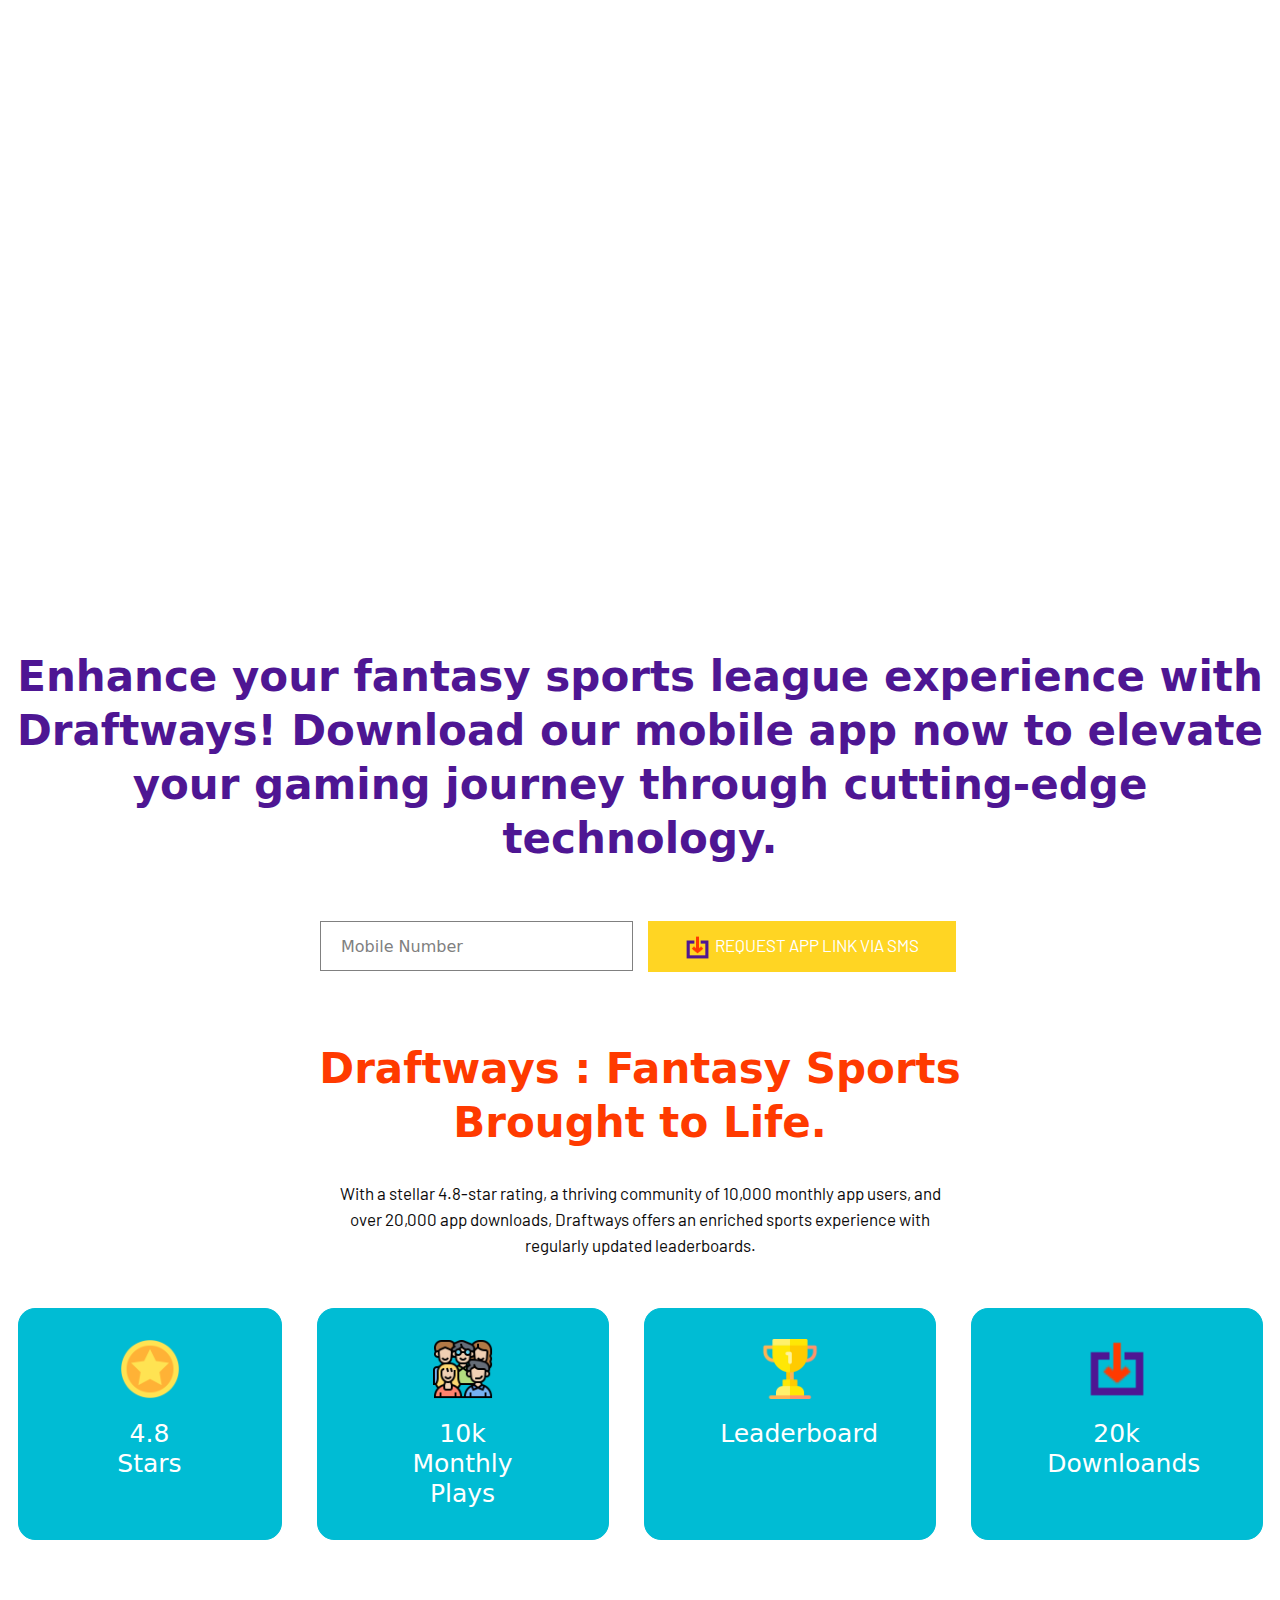
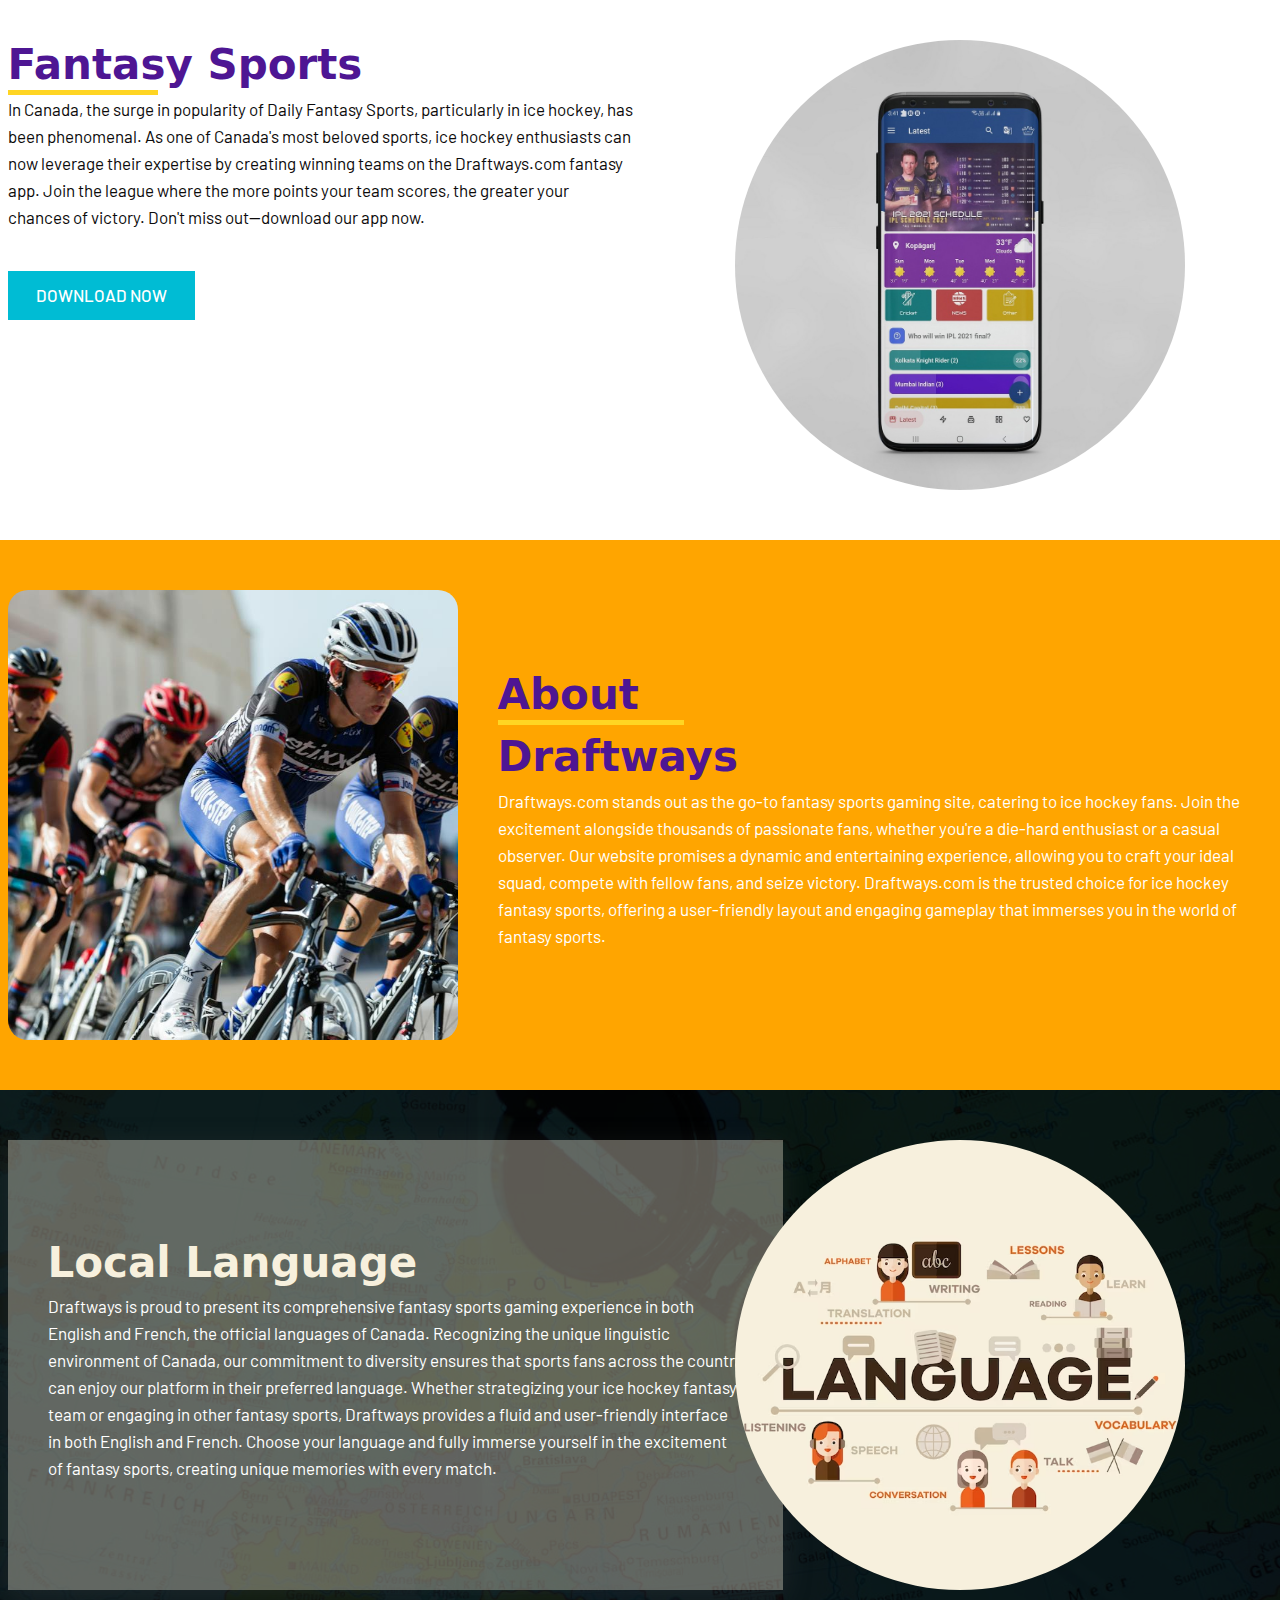
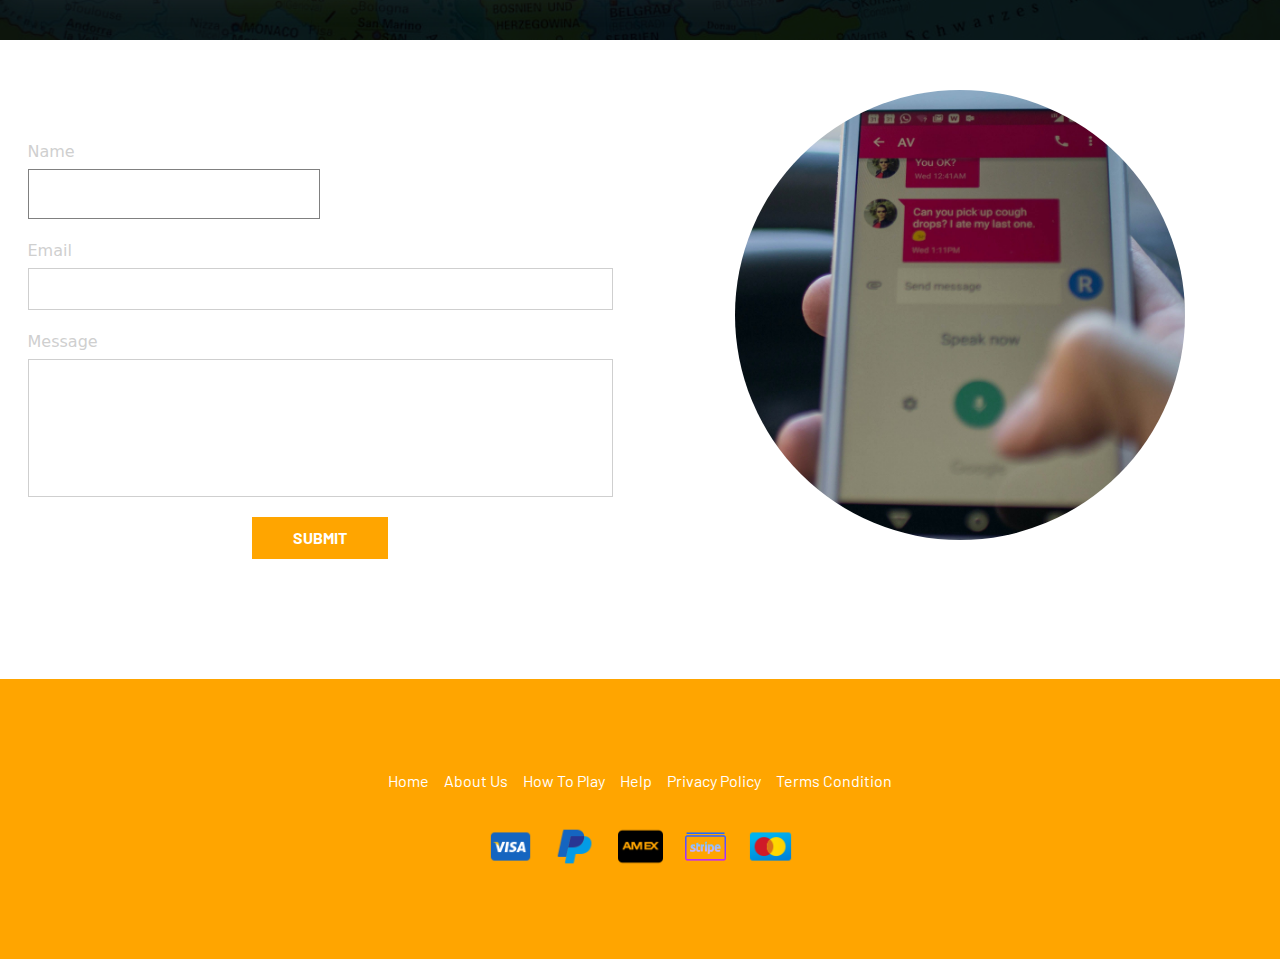
==== index.html @ be922ba4 "update" ====
<!doctype html>
<html lang="en">

<head>
  <meta charset="utf-8">
  <meta name="viewport" content="width=device-width, initial-scale=1">
  <link rel="stylesheet" href="https://cdnjs.cloudflare.com/ajax/libs/font-awesome/6.4.0/css/all.min.css"
    integrity="sha512-iecdLmaskl7CVkqkXNQ/ZH/XLlvWZOJyj7Yy7tcenmpD1ypASozpmT/E0iPtmFIB46ZmdtAc9eNBvH0H/ZpiBw=="
    crossorigin="anonymous" referrerpolicy="no-referrer" />
  <link href="https://fonts.googleapis.com/css2?family=Barlow:wght@400;500&display=swap" rel="stylesheet">
  <link rel="stylesheet" href="css/bootstrap.css">
  <link rel="stylesheet" href="css/style.css">
  <link rel="stylesheet" href="css/responsive.css">
  <link rel="icon" href="images/favicon.png" type="image/x-icon">
  <title>Home</title>
</head>

<body>
  <!-- site-banner start -->
  <div class="homebanner-section">
  </div>
  <!-- site banner end -->

  <!-- site-text start -->
  <div class="text-section">
    <div class="container">
      <div class="row">
        <div class="col-lg-12">
          <div class="text-main">
            <h1>Enhance your fantasy sports league experience with Draftways! Download our mobile app now to elevate
              your gaming journey through cutting-edge technology.
            </h1>
          </div>
        </div>
        <div class="col-12">
          <div class="telephonic-info">
            <div class="row">
              <div class="col-md-6 col-sm-12">
                <div class="form-group space">
                  <input type="text" id="name" class="input-control" placeholder="Mobile Number">
                </div>
              </div>
              <div class="col-md-6 col-sm-12">
                <div class="form-group new ">
                  <a href="#" class="btnsubmit"><img src="images/downloadicon.png" class="img-fluid submiticon">Request
                    App link Via Sms</a>
                  <!-- <p class="icon"><span><img src="images/downloadicon.png" class="img-fluid"
                        alt="handicon"></span><input type="email" id="email" class="input-control new "
                      placeholder="Request App link Via Sms"></p> -->
                </div>
              </div>
            </div>
          </div>
        </div>
      </div>
    </div>
  </div>
  <!-- site text end -->

  <!-- site tiles start -->
  <div class="tiles">
    <div class="container">
      <div class="tiles-title">
        <h2>Draftways : Fantasy Sports <br /> Brought to Life.</h2>
        <p>With a stellar 4.8-star rating, a thriving community of 10,000 monthly app users, and over 20,000 app
          downloads, Draftways offers an enriched sports experience with regularly updated leaderboards.</p>
      </div>
      <div class="row">
        <div class="leaderboard-main">
          <div class="leaderboard-rating">
            <img src="images/leader-star.png" class="img-fluid" alt="leader-star">
            <h4>4.8 Stars</h4>
          </div>
          <div class="leaderboard-rating">
            <img src="images/leaderboard-plays.png" class="img-fluid" alt="leaderboard-plays">
            <h4>10k Monthly Plays</h4>
          </div>
          <div class="leaderboard-rating">
            <img src="images/leaderboard-cup.png" class="img-fluid" alt="leaderboard-cup">
            <h4>Leaderboard</h4>
          </div>
          <div class="leaderboard-rating">
            <img src="images/downloadicon.png" class="img-fluid" alt="downloadicon">
            <h4>20k Downloands</h4>
          </div>
        </div>
      </div>
    </div>
  </div>
  <!-- site tiles end -->


  <!-- site Fantasysports start -->
  <div class="fantasysports">
    <div class="container">
      <div class="row flex-wrap-reverse">
        <div class="col-lg-6 col-md-6 col-sm-12">
          <div class="fantasy-text">
            <h3>Fantasy Sports</h3>
            <p>In Canada, the surge in popularity of Daily Fantasy Sports, particularly in ice hockey, has been
              phenomenal. As one of Canada's most beloved sports, ice hockey enthusiasts can now leverage their
              expertise by creating winning teams on the Draftways.com fantasy app. Join the league where the more
              points your team scores, the greater your chances of victory. Don't miss out—download our app now.
            </p>
            <div class="common-btn">
              <a href="#">Download Now</a>
            </div>
          </div>
        </div>
        <div class="col-lg-6 col-md-6 col-sm-12">
          <div class="fantasy-picture">
            <img src="images/fantasysport.jpg" class="img-fluid" alt="fantasysport">
          </div>
        </div>
      </div>
    </div>
  </div>
  <!-- site Fantasysports end -->

  <!-- site aboutsports start -->
  <div class="aboutsports">
    <div class="container">
      <div class="row about">
        <div class="col-lg-6 col-md-6 col-sm-12">
          <div class="about-picture">
            <img src="images/aboutsport.jpg" class="img-fluid" alt="aboutsport">
          </div>
        </div>
        <div class="col-lg-6 col-md-6 col-sm-12">
          <div class="fantasy-text about">
            <h3>About </h3>
            <span>Draftways</span>
            <p>Draftways.com stands out as the go-to fantasy sports gaming site, catering to ice hockey fans. Join the
              excitement alongside thousands of passionate fans, whether you're a die-hard enthusiast or a casual
              observer. Our website promises a dynamic and entertaining experience, allowing you to craft your ideal
              squad, compete with fellow fans, and seize victory. Draftways.com is the trusted choice for ice hockey
              fantasy sports, offering a user-friendly layout and engaging gameplay that immerses you in the world of
              fantasy sports.</p>
          </div>
        </div>
      </div>
    </div>
  </div>
  <!-- site aboutsports end -->

  <!-- site locallanguage start -->
  <div class="locallanguage">
    <div class="container">
      <div class="row flex-wrap-reverse">
        <div class="col-lg-6 col-md-6 col-sm-12">
          <div class="locallanguage-text">
            <h3>Local Language</h3>
            <p>Draftways is proud to present its comprehensive fantasy sports gaming experience in both English and
              French, the official languages of Canada. Recognizing the unique linguistic environment of Canada, our
              commitment to diversity ensures that sports fans across the country can enjoy our platform in their
              preferred language. Whether strategizing your ice hockey fantasy team or engaging in other fantasy sports,
              Draftways provides a fluid and user-friendly interface in both English and French. Choose your language
              and fully immerse yourself in the excitement of fantasy sports, creating unique memories with every match.
            </p>
          </div>
        </div>
        <div class="col-lg-6 col-md-6 col-sm-12">
          <div class="fantasy-picture language">
            <img src="images/languagepicture.png" class="img-fluid" alt="languagepicture">
          </div>
        </div>
      </div>
    </div>
  </div>
  <!-- site locallanguage end -->

  <!-- site contactus start -->
  <section class="contact__text space">
    <div class="container">
      <div class="row flex-wrap-reverse">
        <div class="col-lg-6 col-md-6 col-sm-12">
          <div class="about_us_content">
            <form action="....">
              <div class="row">

                <div class="form-group">
                  <label for="name">Name</label>
                  <input type="text" id="name" class="input-control">
                </div>
              </div>

              <div class="form-group">
                <label for="email">Email</label>
                <input type="text" id="email" class="input-control">
              </div>
              <div class="form-group">
                <label for="message">Message</label>
                <textarea name="Message" id="message" cols="20" rows="4" class="input-control"></textarea>
              </div>

              <div class="form-group text-center">
                <a href="#" class="submit">submit</button></a>
              </div>
            </form>
          </div>
        </div>
        <div class="col-lg-6 col-md-6 col-sm-12">
          <div class="contact-picture">
            <img src="images/contactus.jpg" class="img-fluid" alt="contactus">
          </div>
        </div>
      </div>
    </div>
  </section>
  <!-- site contactus end -->

  <!-- site footer start -->
  <div class="footer">
    <div class="container">
      <div class="row">
        <div class="col-12">
          <div class="footer-links">
            <ul>
              <li><a href="index.html">Home</a></li>
              <li><a href="#">About Us</a></li>
              <li><a href="howtoplay.html">How To Play</a></li>
              <li><a href="#">Help</a></li>
              <li><a href="privacy-policy.html">Privacy Policy</a></li>
              <li><a href="terms-condition.html">Terms Condition</a></li>
            </ul>
          </div>
        </div>
        <div class="col-12">
          <div class="footer-main">
            <div class="footer-picture">
              <img src="images/visa.png" class="img-fluid" alt="visa">
              <img src="images/paypal.png" class="img-fluid" alt="paypal">
              <img src="images/amex.png" class="img-fluid" alt="amex">
              <img src="images/stripe.png" class="img-fluid" alt="stripe">
              <img src="images/mastercard.png" class="img-fluid" alt="mastercard">
            </div>
          </div>
        </div>
      </div>
    </div>
  </div>
  <!-- site footer end -->



  <script src="js/bootstrap.js"></script>



</body>

</html>
---- css/style.css ----
/*global start*/
@import url("https://fonts.googleapis.com/css2?family=Poppins:wght@400;500;600;700&display=swap");
li {
  list-style: none;
}

a,
button {
  font-family: "Barlow", sans-serif;
}

p {
  font-size: 17px;
  font-weight: 400;
  line-height: 27px;
  color: #0C0B0B;
  font-family: "Barlow";
}

h1 {
  font-size: 42px;
  text-align: center;
  font-weight: bold;
  line-height: 54px;
  color: #4e1693;
}
@media screen and (max-width: 767px) {
  h1 {
    font-size: 34px;
    line-height: 40px;
  }
}
@media screen and (max-width: 575px) {
  h1 {
    font-size: 27px;
    line-height: 34px;
  }
}
@media screen and (max-width: 395px) {
  h1 {
    font-size: 18px;
    line-height: 23px;
  }
}

h2 {
  font-size: 42px;
  text-align: center;
  font-weight: bold;
  line-height: 54px;
}
@media screen and (max-width: 767px) {
  h2 {
    font-size: 34px;
    line-height: 40px;
  }
}
@media screen and (max-width: 575px) {
  h2 {
    font-size: 27px;
    line-height: 34px;
  }
}
@media screen and (max-width: 395px) {
  h2 {
    font-size: 18px;
    line-height: 23px;
  }
}

.common-btn a {
  display: inline-block;
  background: #00bcd4;
  font-size: 17px;
  color: #fff;
  padding: 12px 28px;
  text-transform: uppercase;
  font-weight: 500;
  margin-top: 30px;
}
.common-btn a:hover {
  background-color: transparent;
  border: 1px solid #00bcd4;
  color: #00bcd4;
}

* {
  box-sizing: border-box;
}

body {
  margin: 0;
  padding: 0;
  overflow-x: hidden;
  font-size: 1.6rem;
}

ul {
  margin: 0;
  padding: 0;
  list-style-type: none;
}

img {
  width: 100%;
}

a {
  text-decoration: none;
  color: inherit;
}

a:focus {
  color: inherit;
}

html {
  font-size: 62.5%;
}

.container {
  max-width: 1280px;
  margin: 0 auto;
  width: 100%;
}

/*global end*/
/*banner-css-start*/
.homebanner-section {
  position: relative;
  height: 600px;
  background-image: url(../images/homebanner.jpg);
  background-repeat: no-repeat;
  background-size: cover;
  background-position: center;
  object-fit: cover;
}

/*banner-css-end*/
/*home-css-start*/
input#name {
  display: block;
  width: 100%;
  height: 5rem;
  max-width: 50%;
  border: 1px solid gray;
  padding: 2rem 2rem;
  background: transparent;
  color: #000000;
}

.form-group.space {
  text-align: right;
  display: flex;
  justify-content: end;
}

img.img-fluid.submiticon {
  height: 25px;
  width: 25px;
  color: #000000;
  cursor: pointer;
  margin-right: 5px;
}

a.btnsubmit {
  background: #ffd523;
  padding: 11px 36px;
  border: 1px solid #ffd523;
  display: inline-block;
  color: #fff;
  font-size: 17px;
  text-transform: uppercase;
}
a.btnsubmit:hover {
  background-color: gray;
  border: 1px solid gray;
}

.form-group.new > a.btnsubmit {
  display: inline-block;
}

input#email::placeholder {
  color: #fff;
  text-transform: uppercase;
  font-family: sans-serif;
  font-size: 16px;
}

.text-section {
  padding: 50px 0 0 0;
}

.telephonic-info {
  padding: 50px 0;
}

p.icon {
  position: relative;
}

p.icon img {
  position: absolute;
  bottom: 15px;
  width: 27px;
  height: 27px;
  left: 21px;
}

.tiles-title h2 {
  color: #ff3a00;
}
.tiles-title p {
  font-size: 17px;
  font-weight: 400;
  line-height: 26px;
  color: #0C0B0B;
  font-family: "Barlow";
  text-align: center;
  max-width: 50%;
  margin: 0 auto;
  margin-top: 30px;
}

.leaderboard-main {
  display: flex;
  justify-content: space-around;
  padding: 50px 0;
}

.leaderboard-rating {
  border: 1px solid #00bcd4;
  padding: 30px 75px;
  background-color: #00bcd4;
  text-align: center;
  max-width: 292px;
  margin: 0 auto;
  border-radius: 17px;
  transition: 1s ease;
  opacity: 1;
}
.leaderboard-rating:hover {
  opacity: 0.5;
  transition: 1s ease;
}
.leaderboard-rating h4 {
  color: #fff;
  font-size: 25px;
  max-width: 99%;
  margin: 0 auto;
  text-align: center;
  font-weight: 400;
  margin-top: 20px;
}
.leaderboard-rating img {
  max-width: 60px;
  margin: 0 auto;
  transition: 1s ease;
}
.leaderboard-rating img:hover {
  transform: translateY(-10px);
}

.fantasy-picture {
  display: flex;
  justify-content: center;
}
.fantasy-picture img {
  border-radius: 50%;
  background-position: 50% 50%;
  max-width: 450px;
  height: 450px;
  object-fit: cover;
}
.fantasy-text h3 {
  color: #4e1693;
  font-size: 42px;
  font-weight: 700;
  position: relative;
}
.fantasy-text h3::after {
  content: "";
  position: absolute;
  background: #ffd523;
  height: 5px;
  width: 24%;
  top: 50px;
  left: 0;
}
.fantasy-text span {
  color: #4e1693;
  font-size: 42px;
  font-weight: 700;
}
.fantasysports {
  padding: 50px 0;
}

.aboutsports {
  padding: 50px 0;
  background: orange;
}
.about-picture img {
  border-radius: 20px;
  width: 450px;
  height: 450px;
  object-fit: cover;
}

.row.about {
  display: flex;
  align-items: center;
}

.fantasy-text.about {
  margin-left: -150px;
}
.fantasy-text.about p {
  color: #fff;
}

.locallanguage {
  background: url(../images/languageback.jpeg) #0d1e1e;
  background-position: center;
  background-repeat: no-repeat;
  background-size: cover;
  background-blend-mode: multiply;
  padding: 50px 0;
}
.locallanguage-text {
  display: flex;
  flex-direction: column;
  background: rgba(247, 240, 221, 0.368627451);
  justify-content: center;
  height: 100%;
  box-shadow: rgba(100, 100, 111, 0.2) 0px 7px 29px 0px;
  width: calc(100% + 150px);
  padding: 40px;
}
.locallanguage-text h3 {
  color: #f7f0dd;
  font-size: 42px;
  font-weight: 700;
}
.locallanguage-text p {
  color: #fff;
}

.about_us_content {
  padding: 2rem;
  margin: 30px 0;
}

.form-group {
  margin-bottom: 2rem;
}

.input-control {
  display: block;
  width: 100%;
  height: 4rem;
  border: 1px solid #cfcfcf;
  padding: 2rem 2rem;
  background: transparent;
  color: grey;
}

.input-control::placeholder {
  color: grey;
}

textarea.input-control {
  resize: none;
  height: auto;
}

a.submit {
  background: orange;
  border: 1px solid orange;
  transition: all 0.2s linear;
  display: inline-block;
  padding: 0.8rem 4rem;
  color: #fff;
  font-weight: bold;
  text-transform: capitalize;
  text-transform: uppercase;
}
a.submit:hover {
  color: #ffd523;
  border: 1px solid #ffd523;
  background-color: transparent;
}

.form-group label {
  display: inline-block;
  padding-bottom: 5px;
  color: #cfcfcf;
  transition: all 0.2s linear;
  text-transform: capitalize;
}

.contact-picture {
  display: flex;
  justify-content: center;
}
.contact-picture img {
  max-width: 450px;
  height: 450px;
  object-fit: cover;
  border-radius: 50%;
}

section.contact__text {
  padding: 50px 0;
}

/*home-css-end*/
/*footer-css-start*/
.footer {
  padding: 90px 0;
  background-color: orange;
}
.footer-links {
  text-align: center;
}
.footer-links ul {
  display: flex;
  flex-wrap: wrap;
  justify-content: center;
  gap: 15px;
}
.footer-links h2 {
  color: #fff;
}
.footer-links a {
  color: #fff;
}
.footer-links a:hover {
  color: #4e1693;
}
.footer-picture {
  display: flex;
  justify-content: center;
  padding-top: 30px;
  gap: 20px;
}
.footer-picture img {
  max-width: 45px;
}

/*howplay-content-css-start*/
.howplay {
  padding: 50px 0;
}

.howplay-content h3 {
  font-size: 42px;
  color: #4e1693;
  font-weight: 700;
}
.howplay-content h4 {
  font-size: 20px;
  color: #4e1693;
  font-weight: 700;
}

section.privacy-policy {
  padding: 50px 0;
}

.content-wrap h2 {
  font-size: 42px;
  color: #4e1693;
  font-weight: 700;
  text-align: left;
}
.content-wrap h3 {
  font-size: 20px;
  color: #4e1693;
  font-weight: 700;
}

/*howplay-content-css-end*/


/*# sourceMappingURL=style.css.map */
---- css/responsive.css ----
/*media queries start*/
@media screen and (max-width: 1199px) {
  .container {
    padding: 0 20px;
  }
  .site-logo img {
    max-width: 180px;
  }
  .site-nav a {
    padding: 8px 8px !important;
    display: inline-block;
  }
  .site-nav li {
    font-size: 16px;
  }
  .fantasy-text.about {
    margin-left: -97px;
  }
}
@media screen and (max-width: 1024px) {
  .fantasy-text.about {
    margin-left: 0;
  }
  .leaderboard-rating {
    padding: 30px 42px;
  }
  .locallanguage-text {
    width: calc(100% + 32px);
  }
  .site-nav a {
    display: inline-block;
    padding: 8px 9px;
  }
  .site-nav li {
    font-size: 15px;
  }
}
@media screen and (max-width: 991px) {
  /*header start*/
  .site-nav {
    position: fixed;
    top: 0;
    left: 0;
    right: 0;
    bottom: 0;
    width: 300px;
    background: #000000;
    transition: 0.4s cubic-bezier(0, 0, 0.13, 0.61);
    transform: translateX(-100%);
  }
  .site-nav ul {
    display: block;
    padding: 75px 60px 0;
    display: inline-block !important;
  }
  .menu-toggle {
    display: block !important;
    cursor: pointer;
  }
  .closed-menu {
    font-size: 40px;
    color: #ffffff;
    position: absolute;
    top: -5px;
    right: 15px;
    display: inline-block;
  }
  .closed-menu a:hover {
    color: #ffffff;
  }
  .closed-menu {
    display: block;
  }
  .toggle .site-nav {
    transform: translateX(0);
  }
  .closed-menu {
    display: block;
  }
  .site-header {
    padding: 20px 0;
    background-color: transparent;
    position: fixed;
    top: 0;
    left: 0;
    right: 0;
    width: 100%;
    z-index: 9999999;
    transition: all 0.5s linear;
  }
  .site-header .container {
    display: flex;
    flex-wrap: wrap;
    justify-content: space-between;
    align-items: center;
  }
  .site-logo img {
    max-width: 20rem;
  }
  .site-nav ul {
    display: flex;
    flex-wrap: wrap;
  }
  .site-nav li a {
    font-size: 17px;
    display: inline-block;
    padding: 0.8rem 2rem;
    text-transform: capitalize;
    color: #ffffff;
    position: relative;
    white-space: nowrap;
    font-family: "Poppins";
  }
  .site-nav li a:hover::after {
    width: 100%;
    transition: all 0.3s linear;
  }
  .site-nav .closed-menu a {
    font-size: 45px;
  }
  .menu-toggle .bar-1,
  .bar-2,
  .bar-3 {
    width: 2.5rem;
    height: 2px;
    background-color: #ffffff;
    margin: 0.6rem 0;
    transition: all 0.3s linear;
    display: block;
  }
  ul.dropdown-content {
    position: absolute;
    width: 250px;
    background: transparent;
    top: 100%;
    left: 0;
    background: #ffffff;
    display: none;
  }
  .dropdown:hover .dropdown-content {
    display: block;
  }
  .menu-toggle .bar-1,
  .bar-2,
  .bar-3 {
    width: 40px;
    height: 2px;
    background-color: #000000;
    margin: 0.6rem 0;
    transition: all 0.3s linear;
    display: block;
  }
  .bar-2 {
    width: 30px;
  }
  .bd-header-top__meta span {
    display: block;
    color: #ffffff;
    font-size: 16px;
    line-height: 32px;
    font-weight: 400;
  }
  .bd-header-top__meta a {
    display: block;
    color: #ffffff;
    font-size: 16px;
    line-height: 32px;
    font-weight: 600;
    opacity: 0.7;
  }
}
@media screen and (max-width: 820px) {
  .fantasy-picture {
    display: flex;
    justify-content: center;
    align-items: center;
    height: 100%;
  }
  .fantasy-picture img {
    max-width: 350px;
    height: 350px;
  }
  .leaderboard-rating {
    padding: 30px 20px;
    max-width: none;
  }
  .contact-picture {
    display: flex;
    justify-content: center;
    align-items: center;
    height: 100%;
  }
  .contact-picture img {
    max-width: 350px;
    height: 350px;
  }
}
@media screen and (max-width: 767px) {
  .form-group.space {
    justify-content: center;
  }
  .form-group.new {
    display: flex;
    justify-content: center;
  }
  input#email {
    max-width: 100%;
  }
  .about-picture img {
    width: 100%;
  }
  .fantasy-picture img {
    max-width: 100%;
    height: 100%;
    background-position: unset;
    border-radius: 20px;
  }
  .fantasy-picture.language img {
    height: 450px;
    border-radius: 0;
  }
  .locallanguage-text {
    width: auto;
  }
  .leaderboard-main {
    flex-direction: column;
  }
  .leaderboard-rating {
    padding: 30px 0;
    max-width: 100%;
    margin: inherit;
    margin: 10px 0;
  }
  .howplay-content h3 {
    font-size: 34px;
  }
}
@media screen and (max-width: 575px) {
  .homebanner-section {
    height: 450px;
  }
  .content-wrap h2 {
    font-size: 27px;
  }
  .telephonic-info {
    padding: 30px 0;
  }
  .tiles-title p {
    max-width: 100%;
  }
  .content-wrap p {
    text-align: justify;
  }
  .locallanguage-text p {
    text-align: justify;
  }
  .locallanguage-text h3 {
    font-size: 27px;
  }
  .howplay-content h3 {
    font-size: 27px;
  }
  .fantasy-text span {
    line-height: 17px;
    font-size: 27px;
  }
  .fantasy-text h3::after {
    content: none;
  }
  .fantasy-text h3 {
    margin: 20px 0 0 0;
    font-size: 27px;
  }
}


/*# sourceMappingURL=responsive.css.map */
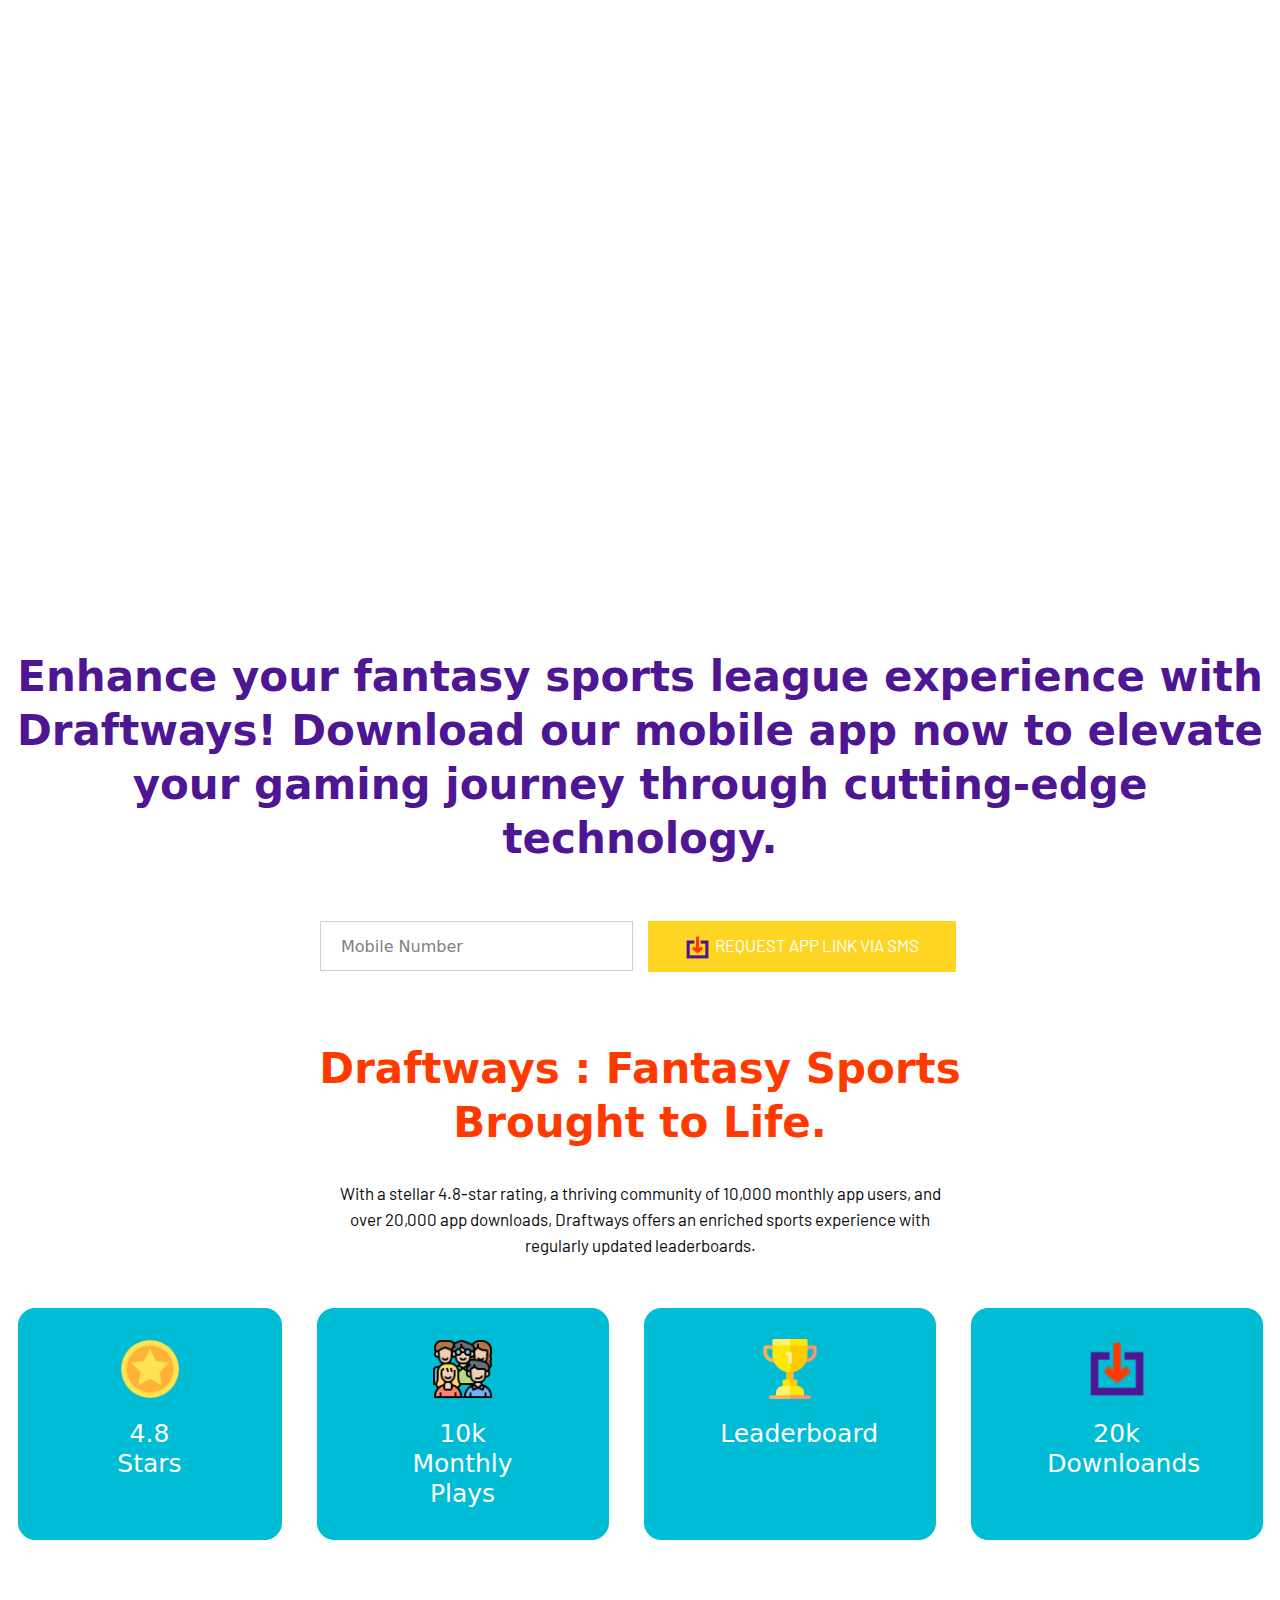
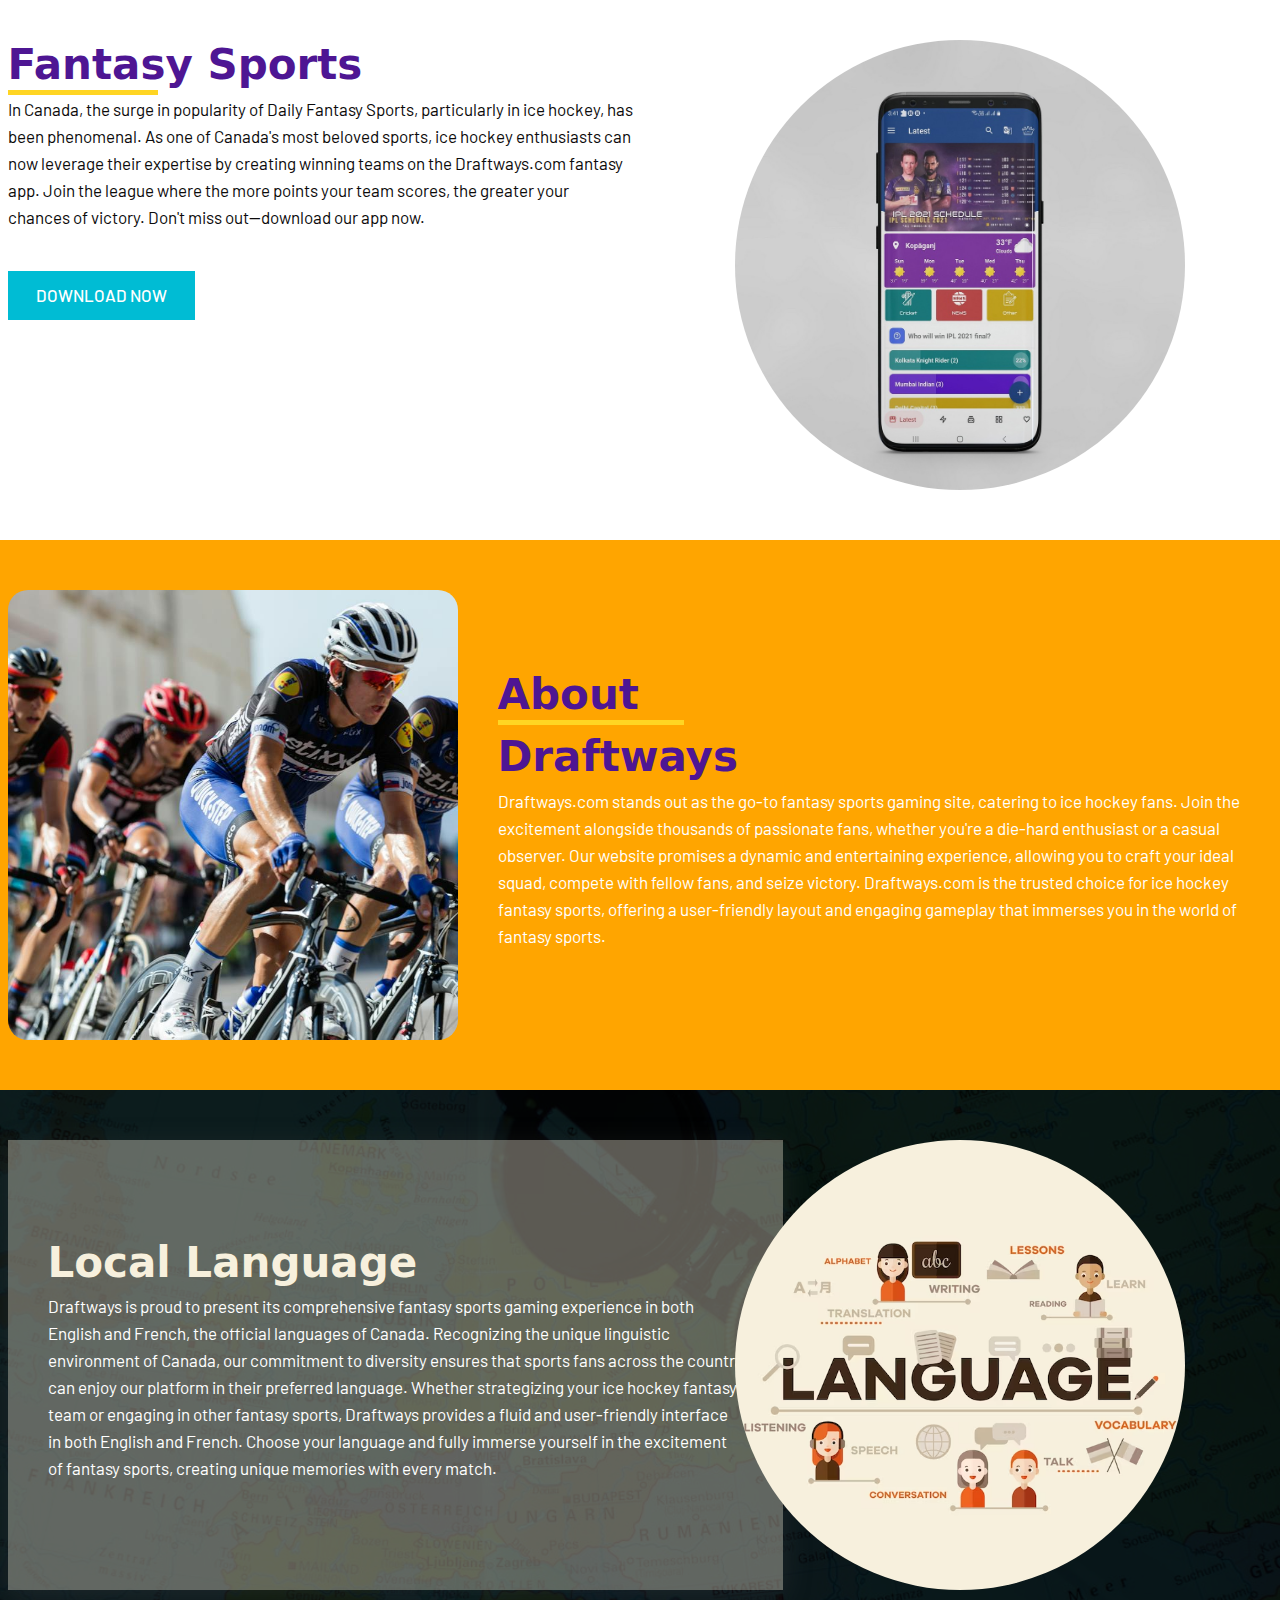
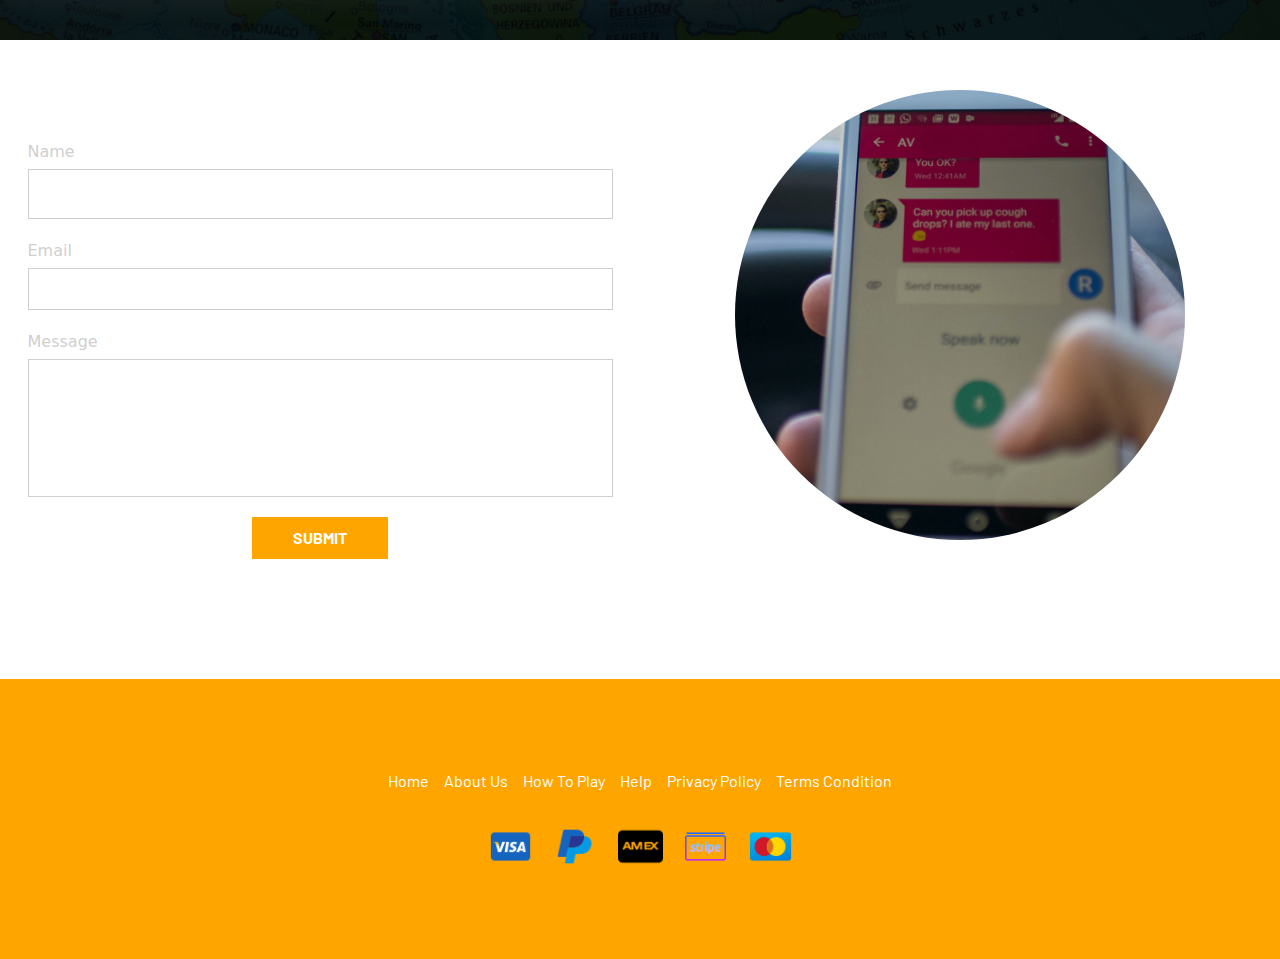
==== commit 7d9e8c73: "update" ====
--- a/index.html
+++ b/index.html
@@ -37,7 +37,7 @@
             <div class="row">
               <div class="col-md-6 col-sm-12">
                 <div class="form-group space">
-                  <input type="text" id="name" class="input-control" placeholder="Mobile Number">
+                  <input type="text" id="name" class="input-control info" placeholder="Mobile Number">
                 </div>
               </div>
               <div class="col-md-6 col-sm-12">
@@ -183,7 +183,6 @@
                   <input type="text" id="name" class="input-control">
                 </div>
               </div>
-
               <div class="form-group">
                 <label for="email">Email</label>
                 <input type="text" id="email" class="input-control">
--- a/css/style.css
+++ b/css/style.css
@@ -142,11 +142,14 @@
   display: block;
   width: 100%;
   height: 5rem;
-  max-width: 50%;
-  border: 1px solid gray;
+  border: 1px solid #cfcfcf;
   padding: 2rem 2rem;
   background: transparent;
   color: #000000;
+}
+
+.form-group.space > input#name {
+  width: 50%;
 }
 
 .form-group.space {
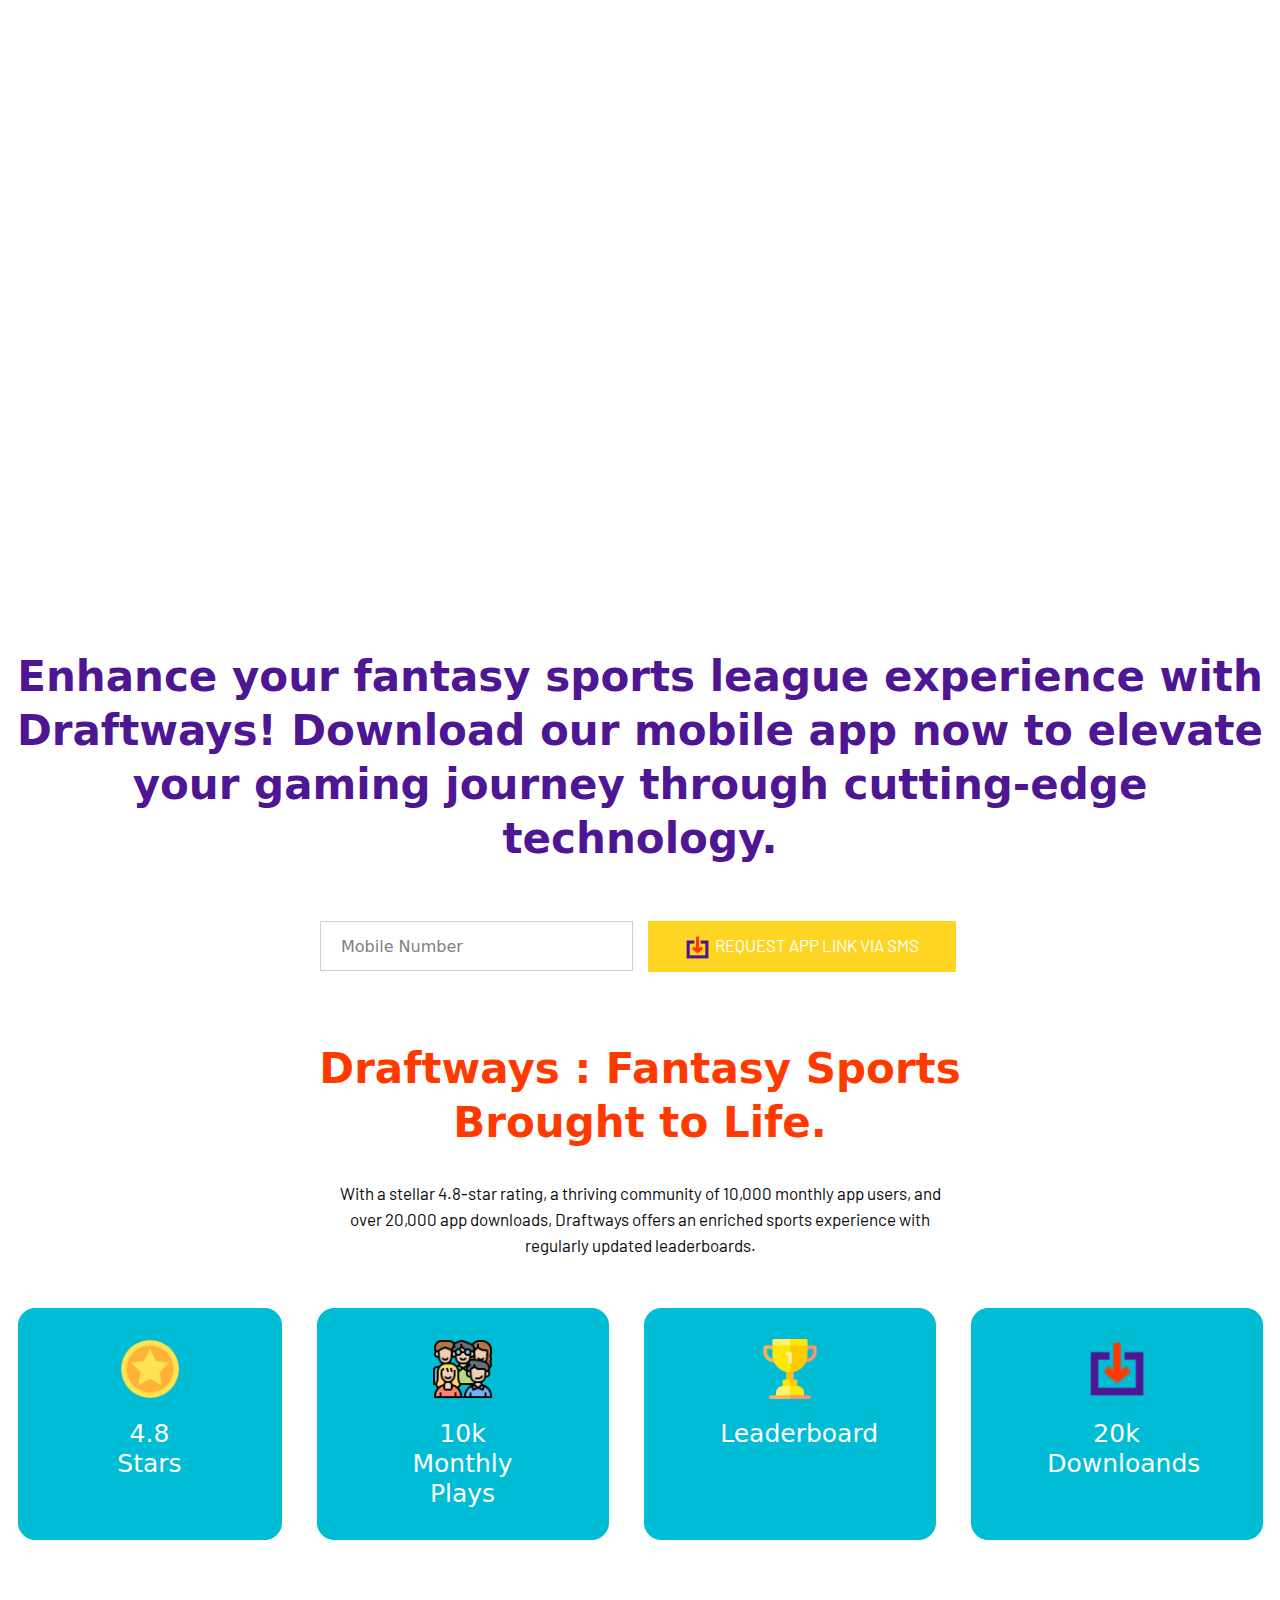
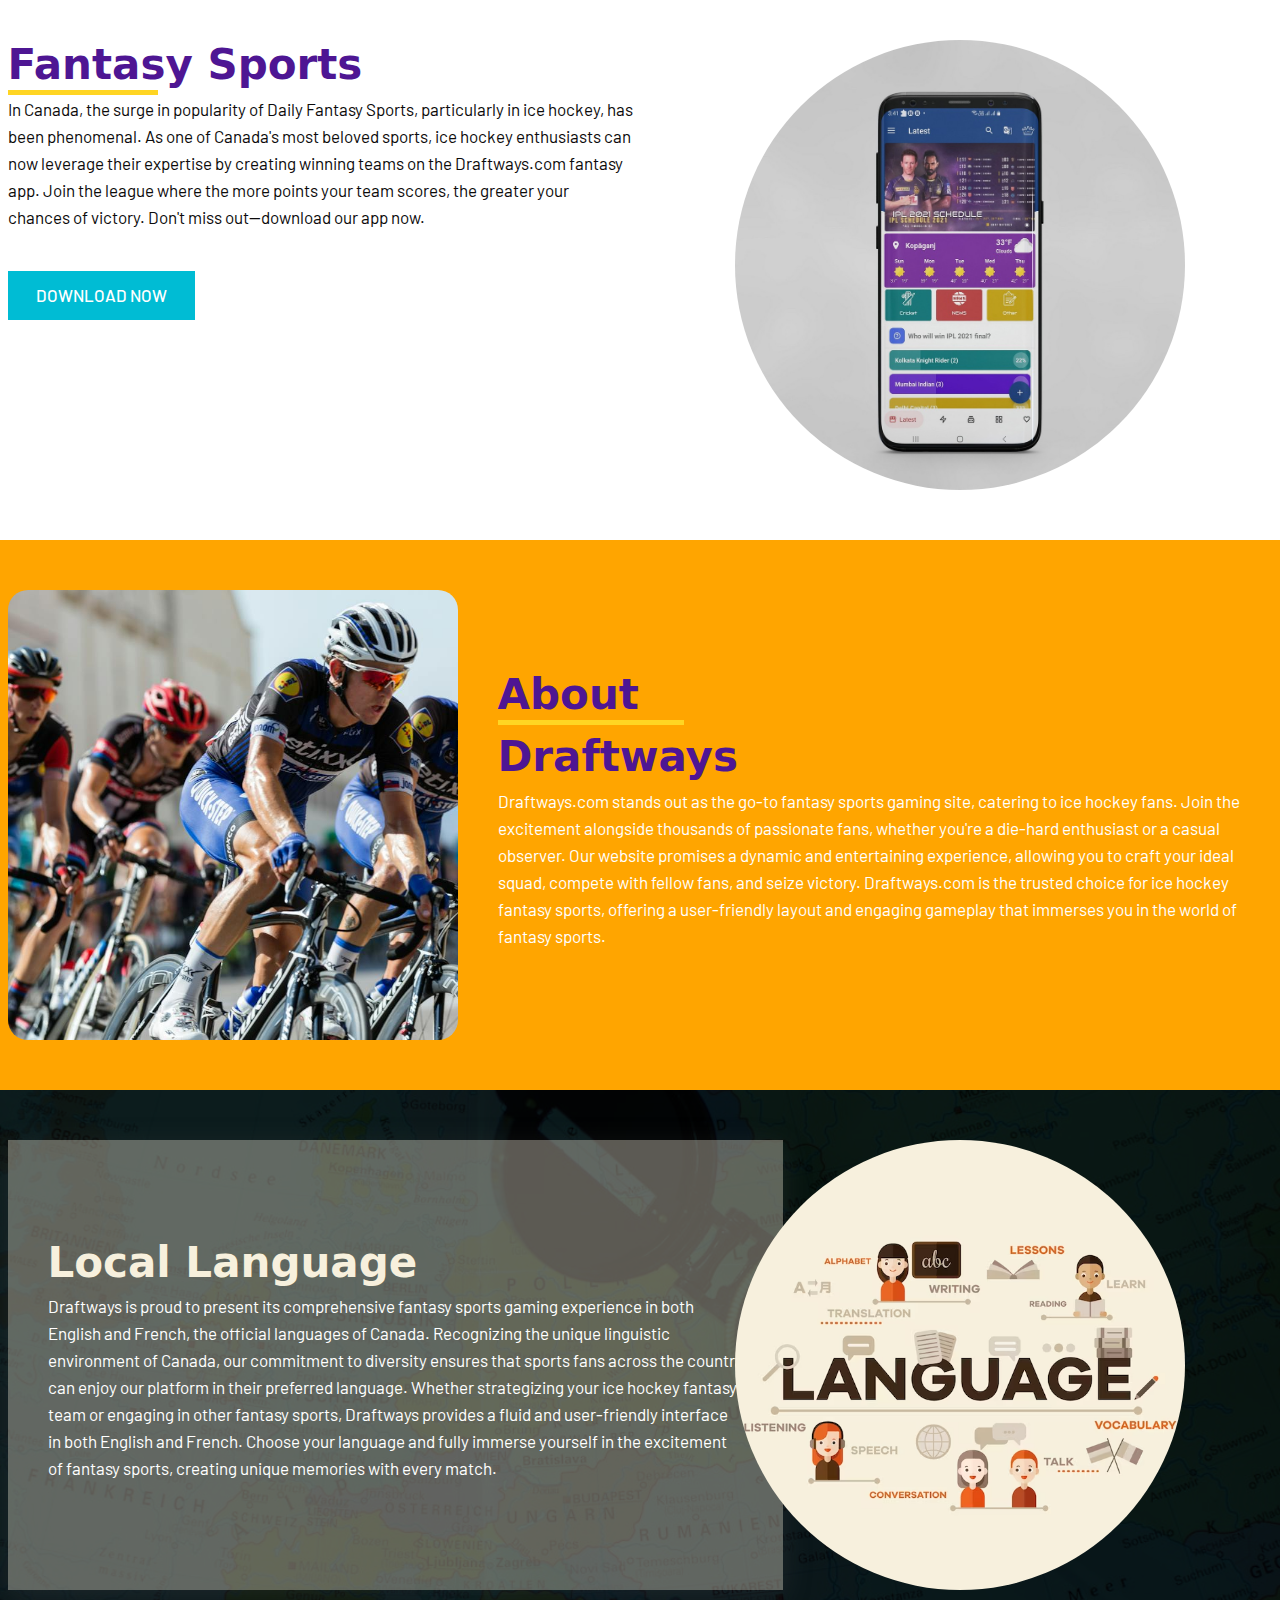
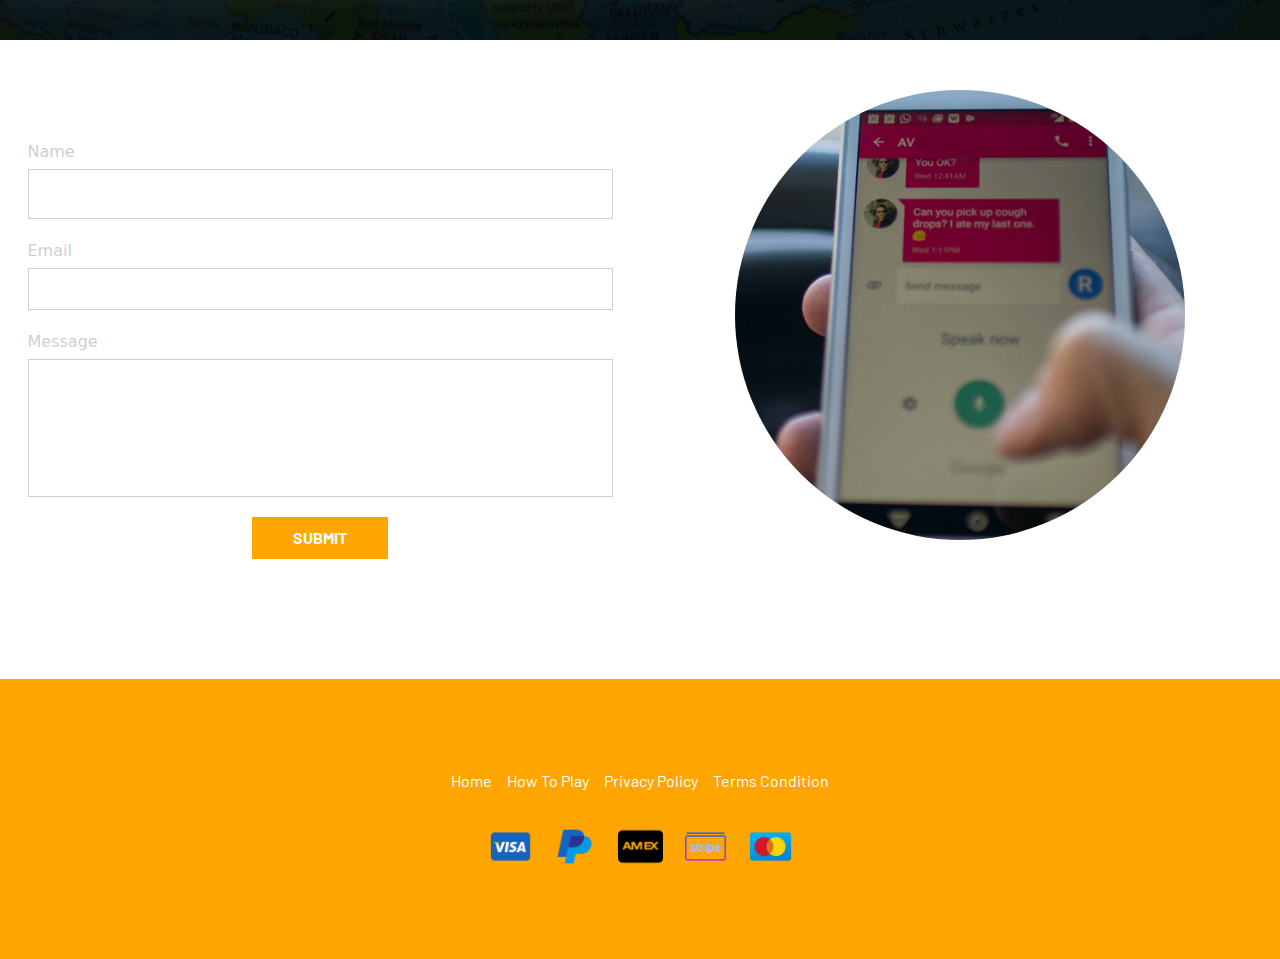
==== commit f53898af: "update" ====
--- a/index.html
+++ b/index.html
@@ -216,9 +216,7 @@
           <div class="footer-links">
             <ul>
               <li><a href="index.html">Home</a></li>
-              <li><a href="#">About Us</a></li>
               <li><a href="howtoplay.html">How To Play</a></li>
-              <li><a href="#">Help</a></li>
               <li><a href="privacy-policy.html">Privacy Policy</a></li>
               <li><a href="terms-condition.html">Terms Condition</a></li>
             </ul>
